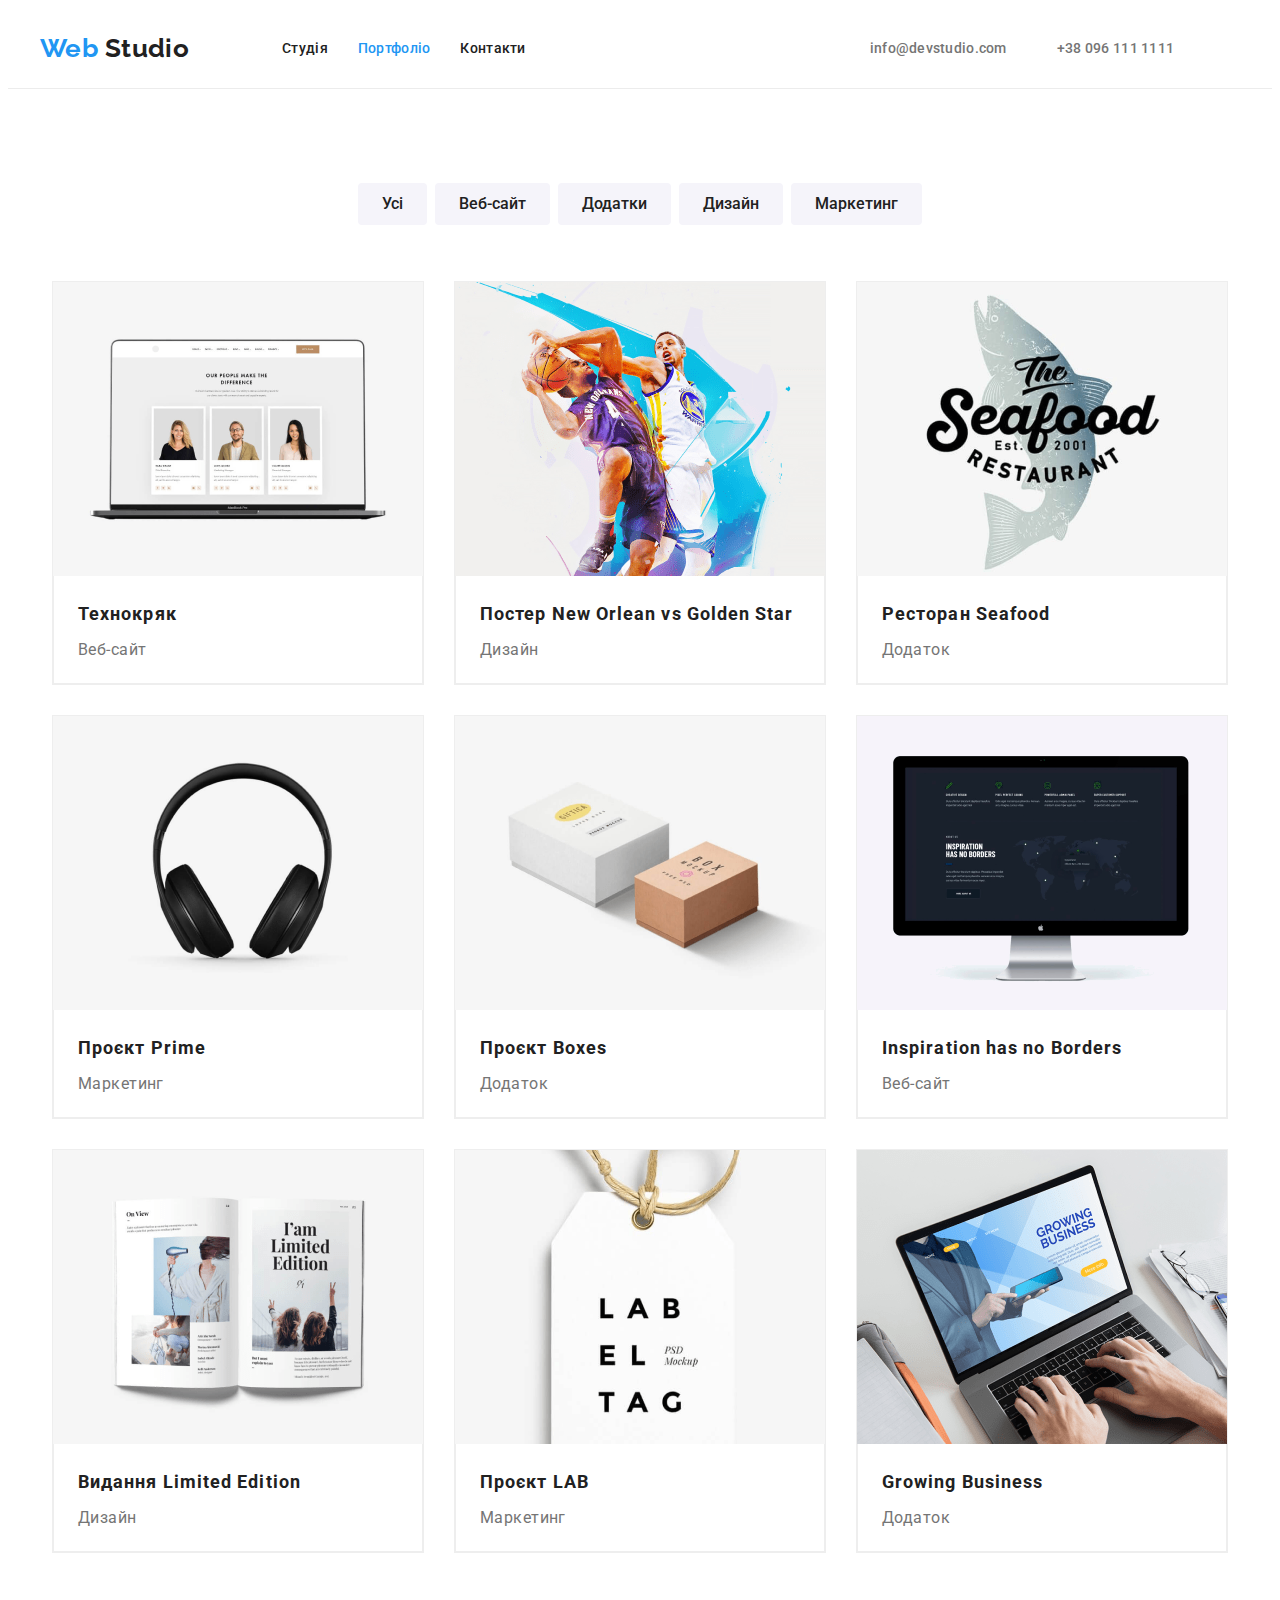
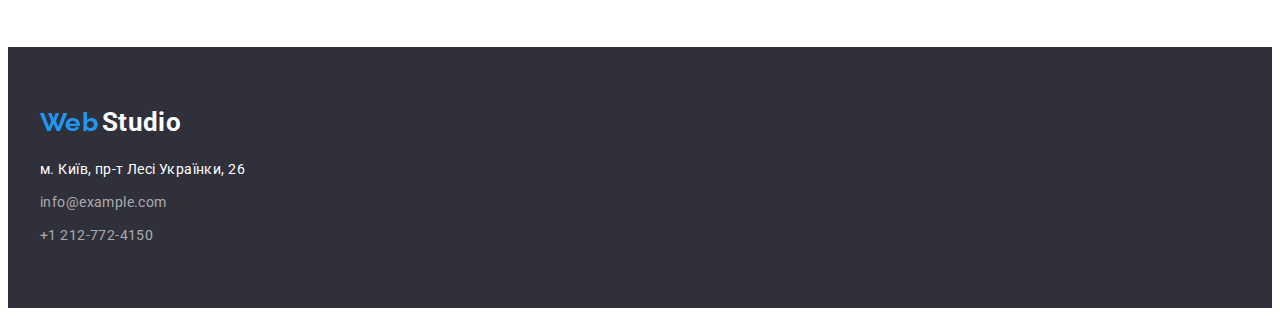
==== portfolio.html @ 0816487b "1" ====
<!DOCTYPE html>
<html lang="uk">

<head>
    <meta charset="UTF-8">
    <meta http-equiv="X-UA-Compatible" content="IE=edge">
    <meta name="viewport" content="width=device-width, initial-scale=1.0">
    <title>💼 Портфоліо</title>
    <link rel="preconnect" href="https://fonts.googleapis.com">
    <link rel="preconnect" href="https://fonts.gstatic.com" crossorigin>
    <link href="https://fonts.googleapis.com/css2?family=Raleway:wght@700&family=Roboto:wght@400;500;700&display=swap"
        rel="stylesheet">
    <link rel="preconnect" href="https://fonts.googleapis.com">
    <link rel="preconnect" href="https://fonts.gstatic.com" crossorigin>
    <link href="https://fonts.googleapis.com/css2?family=Roboto:wght@400;500;700&display=swap" rel="stylesheet">
    <link rel="stylesheet" href="https://cdnjs.cloudflare.com/ajax/libs/modern-normalize/1.1.0/modern-normalize.min.css"
        integrity="sha512-wpPYUAdjBVSE4KJnH1VR1HeZfpl1ub8YT/NKx4PuQ5NmX2tKuGu6U/JRp5y+Y8XG2tV+wKQpNHVUX03MfMFn9Q=="
        crossorigin="anonymous" referrerpolicy="no-referrer" />
    <link rel="stylesheet" href="./css/styles.css">
</head>

<body>
    <header class="header header-port">
        <div class="container header-main">
            <nav class="navigation">
                <a class="logo-header" href="#">
                    <span class="logo-header-blue">Web</span>
                    <span class="logo-header-black">Studio</span>
                </a>
                <ul class="list-header">
                    <li class="list-item"><a class="header-link" href="./index.html">Студія</a></li>
                    <li class="list-item"><a class="header-link current" href="./portfolio.html">Портфоліо</a></li>
                    <li class="list-item"><a class="header-link" href="">Контакти</a></li>
                </ul>
            </nav>
            <ul class="list-header-contacts">
                <li class="list-item"><a class="contact-mail" href="mailto:info@devstudio.com">info@devstudio.com</a>
                </li>
                <li class="list-item"><a class="contact-number" href="tel:+380961111111">+38 096 111 1111</a></li>
            </ul>
        </div>
    </header>
    <main>
        <section class="section-one">
            <div class="container">
                <h1 class="visually-hidden">#</h1>
                <ul>
                    <div class="btn-main-wrap">
                        <li class="list-item">
                            <button class="btn-main" type="button">Усі
                            </button>
                        </li>
                        <li class="list-item">
                            <button class="btn-main" type="button">Веб-сайт
                            </button>
                        </li>
                        <li class="list-item">
                            <button class="btn-main" type="button">Додатки
                            </button>
                        </li>
                        <li class="list-item">
                            <button class="btn-main" type="button">Дизайн
                            </button>
                        </li>
                        <li class="list-item">
                            <button class="btn-main" type="button">Маркетинг
                            </button>
                        </li>
                    </div>
                </ul>
                <ul class="list pictures-wrap">
                    <li class="list-item-portfolio"> <img src="./images/techno-1.png" alt="techno-site" class="photo"
                            width="370">
                        <div class="item-wrap">
                            <h3 class="title title-port">Технокряк</h3>
                            <p class="sub-title sub-title-port">Веб-сайт</p>
                        </div>
                    </li>

                    <li class="list-item-portfolio"><img src="./images/poster-nba.png" alt="poster-nba" class="photo"
                            width="370">
                        <div class="item-wrap">
                            <h3 class="title title-port">Постер New Orlean vs Golden Star</h3>
                            <p class="sub-title sub-title-port">Дизайн</p>
                        </div>
                    </li>

                    <li class="list-item-portfolio"> <img src="./images/rest-seafood.png" alt="restaurant-seafood"
                            class="photo" width="370">
                        <div class="item-wrap">
                            <h3 class="title title-port">Ресторан Seafood</h3>
                            <p class="sub-title sub-title-port">Додаток</p>
                        </div>
                    </li>

                    <li class="list-item-portfolio"><img src="./images/project-prime.png" alt="project-prime"
                            class="photo" width="370">
                        <div class="item-wrap">
                            <h3 class="title title-port">Проєкт Prime</h3>
                            <p class="sub-title sub-title-port">Маркетинг</p>
                        </div>
                    </li>

                    <li class="list-item-portfolio"><img src="./images/project-boxes.png" alt="project-boxes"
                            class="photo" width="370">
                        <div class="item-wrap">
                            <h3 class="title title-port">Проєкт Boxes</h3>
                            <p class="sub-title sub-title-port">Додаток</p>
                        </div>
                    </li>

                    <li class="list-item-portfolio"><img src="./images/inspiration.png" alt="inspiration-no-borders"
                            class="photo" width="370">
                        <div class="item-wrap">
                            <h3 class="title title-port">Inspiration has no Borders</h3>
                            <p class="sub-title sub-title-port">Веб-сайт</p>
                        </div>
                    </li>

                    <li class="list-item-portfolio"><img src="./images/publish-lim-edit.png" alt="publish-lim-edit"
                            class="photo" width="370">
                        <div class="item-wrap">
                            <h3 class="title title-port">Видання Limited Edition</h3>
                            <p class="sub-title sub-title-port">Дизайн</p>
                        </div>
                    </li>

                    <li class="list-item-portfolio"><img src="./images/project-lab.png" alt="project-lab" class="photo"
                            width="370">
                        <div class="item-wrap">
                            <h3 class="title title-port">Проєкт LAB</h3>
                            <p class="sub-title sub-title-port">Маркетинг</p>
                        </div>
                    </li>
                    <li class="list-item-portfolio"><img src="./images/grow-business.png" alt="grow-business"
                            class="photo" width="370">
                        <div class="item-wrap">
                            <h3 class="title title-port">Growing Business</h3>
                            <p class="sub-title sub-title-port">Додаток</p>
                        </div>
                    </li>
                </ul>
            </div>
        </section>
    </main>
    <footer class="footer">
        <div class="container">
            <a class="logo-footer" href="#">
                <span class="logo-footer-blue">Web</span>
                <span class="logo-footer-white">Studio</span>
            </a>
            <address class="address-footer">
                <p class="address">
                    м. Київ, пр-т Лесі Українки, 26
                </p>
                <ul class="list-footer">
                    <li class="list-item-footer">
                        <a class="contact-mail-footer" href="mailto:info@example.com">info@example.com</a>
                    </li>
                    <li class="list-item-footer">
                        <a class="contact-number-footer" href="tel:+12127724150">+1 212-772-4150 </a>
                    </li>
                </ul>
            </address>
        </div>
    </footer>
</body>

</html>
---- css/styles.css ----
:root {
  --main-text-color: #212121;
  --sub-text-color: #ffffff;
  --text-contact: #757575;
  --text-hover-color: #2196f3;
}

p,
h1,
h2,
h3,
h4,
h5,
h6 {
  margin: 0;
}

ul,
ol {
  margin: 0;
  padding-left: 0;
}

li {
  line-height: initial;
}

button {
  cursor: pointer;
}

address {
  font-style: normal;
}

body {
  font-family: "Roboto", sans-serif;
  font-size: 14px;
  letter-spacing: 0.03em;
  color: var(--main-text-color);
}

a {
  text-decoration: none;
}

img {
  display: block;
}

/* ----------------HEADER----------------- */

.header {
  height: 80px;
  display: flex;
}

.header-port {
  border-bottom: 1px solid #ECECEC;
}

.container {
  width: 1200px;
  padding-left: 15px;
  padding-right: 15px;
  margin: 0 auto;
  /* outline: 2px solid red; */
}

.header-main {
  display: flex;
}

.section {
  padding-top: 94px;
  padding-bottom: 94px;
}

.navigation {
  display: flex;
  align-items: center;
}

.logo-header {
  font-family: "Raleway", sans-serif;
  font-style: normal;
  font-weight: 700;
  font-size: 26px;
  line-height: 1.19;
  background-color: transparent;
  margin-right: 93px;
}

.logo-header-blue {
  color: var(--text-hover-color);
}

.logo-header-black {
  color: var(--main-text-color);
}

/* .logo-header-black, 
.logo-footer-blue:hover,
:focus { 
  color: none;
  background-color: transparent;
} */

.list-item {
  list-style: none;
  background-color: none;
}

.header-link {
  font-family: "Roboto", sans-serif;
  font-style: normal;
  font-weight: 500;
  line-height: 1.14;
  letter-spacing: 0.02em;
  color: var(--main-text-color);
  background-color: transparent;
}

.header-link.current {
  color: var(--text-hover-color);
  list-style: none;
  background-color: none;
}

.header-link:hover,
:focus {
  color: var(--text-hover-color);
  background-color: transparent;
}

.list-header {
  display: flex;
  gap: 30px;
  text-align: center;
}

.list-header-contacts {
  display: flex;
  align-items: center;
  gap: 50px;
  margin-left: 344px;
  justify-content: flex-end;
}

.contact-mail,
.contact-number {
  font-weight: 500;
  letter-spacing: 0.02em;
  color: var(--text-contact);
}

/* --------------HERO---------------- */

.hero {
  padding: 200px 0px 200px;
  text-align: center;
  background-color: #2f303a;
}

.title-first {
  font-style: normal;
  font-weight: 900;
  font-size: 44px;
  line-height: 1.36;
  letter-spacing: 0.06em;
  text-transform: uppercase;
  color: #ffffff;
  max-width: 696px;
  margin: auto;
}

.btn-main-index {
  margin-top: 30px;
  text-align: center;
  padding: 10px 32px;
  color: var(--sub-text-color);
  background-color: var(--text-hover-color);
  border-color: transparent;
  border-radius: 4px;
}

/* .list-item {
  align-items: center;
} */

.visually-hidden {
  position: absolute;
  width: 1px;
  height: 1px;
  margin: -1px;
  border: 0;
  padding: 0;

  white-space: nowrap;
  clip-path: inset(100%);
  clip: rect(0 0 0 0);
  overflow: hidden;
}

.btn-main-wrap {
  display: flex; 
  gap: 8px;
  justify-content:center;
  margin-top: 94px;
  margin-bottom: 56px;
}

.btn-main {
  padding: 6px 22px;
}

.btn-main {
  font-family: "Roboto", sans-serif;
  font-style: normal;
  font-weight: 500;
  font-size: 16px;
  line-height: 1.62;
  text-align: center;
  color: var(--main-text-color);
  cursor: pointer;
  background-color: #F5F4FA;
  border-radius: 4px;
  border-color: transparent;
}

.btn-main:hover,
:focus {
  color: var(--text-hover-color);
  background-color: transparent;
  color: var(--sub-text-color);
  background-color: var(--text-hover-color);
  box-shadow: 0px 3px 1px rgba(0, 0, 0, 0.1), 0px 1px 2px rgba(0, 0, 0, 0.08),
      0px 2px 2px rgba(0, 0, 0, 0.12);
} 


/* --------------BENEFITS---------- */

.pictures-wrap {
  display: flex; 
  gap: 30px;
  justify-content: center;
  flex-wrap: wrap;
  align-items: center;
  margin-bottom: 94px;
}

.list-item-portfolio {
  list-style: none;
  background: #FFFFFF;
  border: 1px solid #EEEEEE;
  width: 370px;
}

.item-wrap {
  padding: 20px 24px;
  border: 1px solid #EEEEEE;
  border-top: 0;
}

/* .title {
  display: flex;
  align-items: center;
  max-width: 1170px;
} */

.title-port {
  font-weight: 700;
  font-size: 18px;
  line-height: 2;
  letter-spacing: 0.06em;
  color:var(--main-text-color);
  }

.sub-title-port {
  margin-top: 4px;
  font-weight: 400;
  font-size: 16px;
  line-height: 1.8;
  color: var(--text-contact);
}

.benefits-list {
  display: flex;
  column-gap: 30px;
}

.title-benefits {
  margin-bottom: 10px;
  font-size: 16px;
  font-style: normal;
  font-weight: 700;
  line-height: 1.1;
  letter-spacing: 0.06em;
  color: var(--main-text-color);
}

.sub-title {
  font-style: normal;
  font-weight: 400;
  line-height: 1.7;
  color: var(--text-contact);
  max-width: 322px;
}


/* -----------------SERVICES-------------------- */

.services {
  padding-top: 0;
}

.services-list {
  display: flex;
  column-gap: 30px;
  list-style: none;
}

.title-services {
  font-weight: 700;
  font-size: 36px;
  line-height: 1.16;
  text-align: center;
  letter-spacing: 0.03em;
  color: var(--main-text-color);
  padding-bottom: 50px;
}

/* .list-item-services {
} */

/* ---------------TEAM-------------- */

.hero-team {
  background: #f5f4fa;
  padding-bottom: 94px;
}

.title-team {
  font-weight: 700;
  font-size: 36px;
  line-height: 1.16;
  text-align: center;
  color: var(--main-text-color);
  margin-bottom: 50px;
}

.list-team {
  display: flex;
  column-gap: 30px;
  list-style: none;
}
/* 
.list-item-team {
}
.photo {
} */

.team-box-items {
  padding-top: 30px;
  padding-bottom: 30px;
  text-align: center;
}

.team-title-name {
  font-weight: 500;
  font-size: 16px;
  line-height: 1.18;
  text-align: center;
  color: var(--main-text-color);
  margin-bottom: 10px;
}

.list-item-team {
  font-weight: 500;
  font-size: 16px;
  line-height: 1.18;
  text-align: center;
  color: var(--main-text-color);
  background: var(--sub-text-color);
  box-shadow: 0px 1px 3px rgba(0, 0, 0, 0.12), 0px 1px 1px rgba(0, 0, 0, 0.14),
    0px 2px 1px rgba(0, 0, 0, 0.2);
  border-radius: 0px 0px 4px 4px;
}

/* ---------------CONTACTS------------------- */

.footer {
  background-color: #2f303a;
  padding-top: 60px;
  padding-bottom: 60px;
}

/* .logo-footer {
} */

.logo-footer-blue {
  font-family: "Raleway", sans-serif;
  font-style: normal;
  font-weight: 700;
  font-size: 26px;
  line-height: 1.19;
  color: var(--text-hover-color);
}

.logo-footer-white {
  font-weight: 700;
  font-size: 26px;
  line-height: 1.19;
  color: var(--text-hover-color);
  color: var(--sub-text-color);
}

.address {
  font-weight: 400;
  line-height: 1.71;
  color: var(--sub-text-color);
  font-style: normal;
  margin-top: 20px;
  margin-bottom: 9px;
}

.list-item-footer:not(:last-child) {
  margin-bottom: 9px;
}

.list-item-footer {
  list-style: none;
}

.contact-mail-footer,
.contact-number-footer {
  font-weight: 400;
  line-height: 1.71;
  color: rgba(255, 255, 255, 0.6);
}
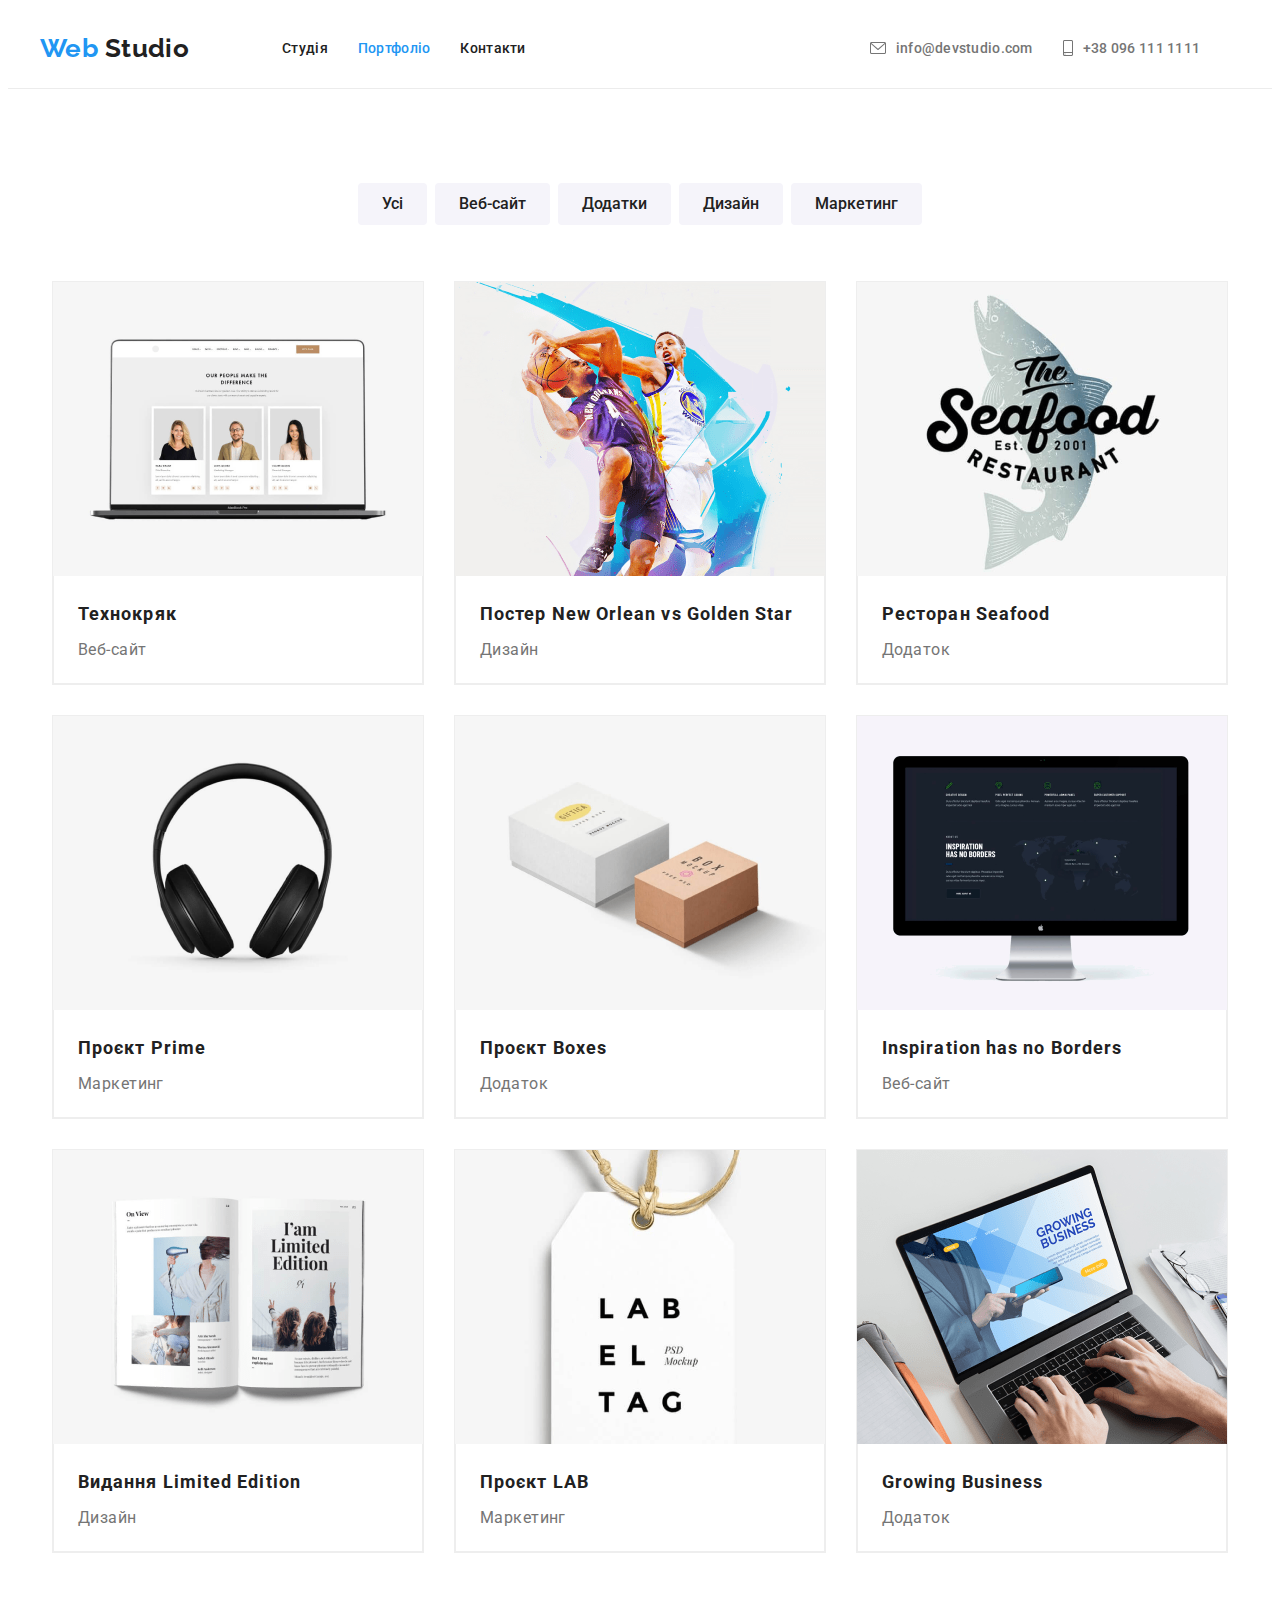
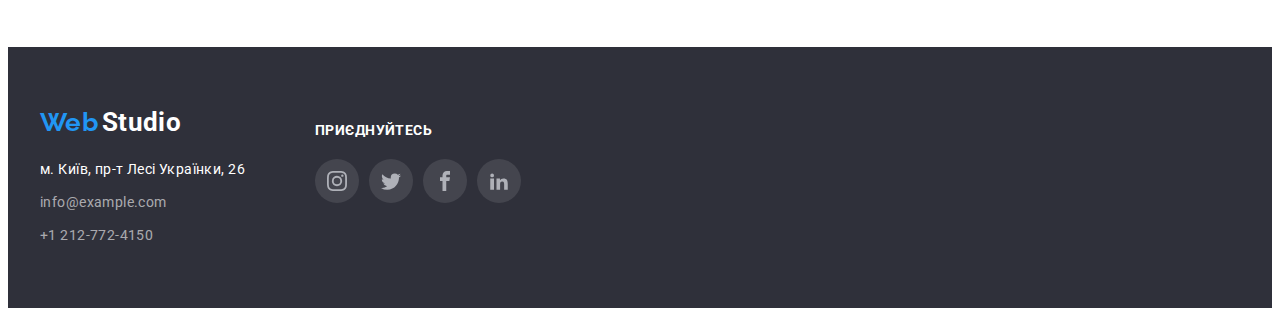
==== commit b2279086: "foot socs ++ head+foot portfolio" ====
--- a/portfolio.html
+++ b/portfolio.html
@@ -5,7 +5,8 @@
     <meta charset="UTF-8">
     <meta http-equiv="X-UA-Compatible" content="IE=edge">
     <meta name="viewport" content="width=device-width, initial-scale=1.0">
-    <title>💼 Портфоліо</title>
+    <title>Портфоліо</title>
+    <link rel="website icon" type="png" href="./briefcase_1f4bc.png">
     <link rel="preconnect" href="https://fonts.googleapis.com">
     <link rel="preconnect" href="https://fonts.gstatic.com" crossorigin>
     <link href="https://fonts.googleapis.com/css2?family=Raleway:wght@700&family=Roboto:wght@400;500;700&display=swap"
@@ -20,6 +21,7 @@
 </head>
 
 <body>
+    
     <header class="header header-port">
         <div class="container header-main">
             <nav class="navigation">
@@ -34,9 +36,18 @@
                 </ul>
             </nav>
             <ul class="list-header-contacts">
-                <li class="list-item"><a class="contact-mail" href="mailto:info@devstudio.com">info@devstudio.com</a>
+                <li class="list-item">
+                    <div class="contact-image"><img src="./images/envelope.svg" alt="envelope" class="image-pic"
+                            width="">
+                        <a class="contact-mail" href="mailto:info@devstudio.com">info@devstudio.com</a>
+                    </div>
                 </li>
-                <li class="list-item"><a class="contact-number" href="tel:+380961111111">+38 096 111 1111</a></li>
+                <li class="list-item">
+                    <div class="contact-image"><img src="./images/smartphone.svg" alt="smartphone" class="image-pic"
+                            width="">
+                        <a class="contact-number" href="tel:+380961111111">+38 096 111 1111</a>
+                    </div>
+                </li>
             </ul>
         </div>
     </header>
@@ -144,24 +155,59 @@
         </section>
     </main>
     <footer class="footer">
-        <div class="container">
-            <a class="logo-footer" href="#">
-                <span class="logo-footer-blue">Web</span>
-                <span class="logo-footer-white">Studio</span>
-            </a>
-            <address class="address-footer">
-                <p class="address">
-                    м. Київ, пр-т Лесі Українки, 26
-                </p>
-                <ul class="list-footer">
-                    <li class="list-item-footer">
-                        <a class="contact-mail-footer" href="mailto:info@example.com">info@example.com</a>
-                    </li>
-                    <li class="list-item-footer">
-                        <a class="contact-number-footer" href="tel:+12127724150">+1 212-772-4150 </a>
-                    </li>
-                </ul>
-            </address>
+        <div class="container footer-container">
+            <div class="footer-contacts">
+                <a class="logo-footer" href="#">
+                    <span class="logo-footer-blue">Web</span>
+                    <span class="logo-footer-white">Studio</span>
+                </a>
+                <address class="address-footer">
+                    <p class="address">
+                        м. Київ, пр-т Лесі Українки, 26
+                    </p>
+                    <ul class="list-footer">
+                        <li class="list-item-footer">
+                            <a class="contact-mail-footer" href="mailto:info@example.com">info@example.com</a>
+                        </li>
+                        <li class="list-item-footer">
+                            <a class="contact-number-footer" href="tel:+12127724150">+1 212-772-4150 </a>
+                        </li>
+                    </ul>
+                </address>
+            </div>
+            <div class="footer-soc">
+                <p class="title-soc-footer title">ПРИЄДНУЙТЕСЬ</p>
+                <ul class="team-soc-list">
+                    <li class="team-soc-item">
+                        <a href="" class="team-soc-link">
+                            <svg class="team-soc-icon" width="20" height="20">
+                                <use href="./images/icons.svg#icon-instagram"></use>
+                            </svg>
+                        </a>
+                    </li>
+                    <li class="team-soc-item">
+                        <a href="" class="team-soc-link">
+                            <svg class="team-soc-icon" width="20" height="20">
+                                <use href="./images/icons.svg#icon-twitter"></use>
+                            </svg>
+                        </a>
+                    </li>
+                    <li class="team-soc-item">
+                        <a href="" class="team-soc-link">
+                            <svg class="team-soc-icon" width="20" height="20">
+                                <use href="./images/icons.svg#icon-facebook"></use>
+                            </svg>
+                        </a>
+                    </li>
+                    <li class="team-soc-item">
+                        <a href="" class="team-soc-link">
+                            <svg class="team-soc-icon" width="20" height="20">
+                                <use href="./images/icons.svg#icon-linkedin"></use>
+                            </svg>
+                        </a>
+                    </li>
+                </ul>
+            </div>
         </div>
     </footer>
 </body>
--- a/css/styles.css
+++ b/css/styles.css
@@ -48,6 +48,10 @@
   display: block;
 }
 
+.bg::selection {
+  background-color: red;
+}
+
 /* ----------------HEADER----------------- */
 
 .header {
@@ -142,9 +146,16 @@
 .list-header-contacts {
   display: flex;
   align-items: center;
-  gap: 50px;
+  /* gap: 50px; */
   margin-left: 344px;
   justify-content: flex-end;
+}
+
+.list-header-contacts,
+.list-item:hover,
+:focus {
+  color: var(--text-hover-color);
+  background-color: transparent;
 }
 
 .contact-mail,
@@ -152,6 +163,30 @@
   font-weight: 500;
   letter-spacing: 0.02em;
   color: var(--text-contact);
+  fill: currentColor;
+}
+
+.contact-mail {
+  margin-right: 30px;
+}
+
+.contact-image {
+  text-align: center;
+  display: flex;
+  align-items: center;
+  gap: 10px;
+  color: var(--text-contact);
+  fill: currentColor;
+}
+
+.contact-image:hover,
+:focus {
+  color: var(--text-hover-color);
+  background-color: transparent;
+}
+
+.image-pic {
+  
 }
 
 /* --------------HERO---------------- */
@@ -160,6 +195,18 @@
   padding: 200px 0px 200px;
   text-align: center;
   background-color: #2f303a;
+  background-image: linear-gradient(
+    rgba(47, 48, 58, 0.4), 
+    rgba(47, 48, 58, 0.4)
+    ), 
+    url(../images/bg-index-hero.png);
+  background-size: cover;
+  background-position: center;
+  background-repeat: no-repeat;
+  width: 1200px;
+  justify-content: center;
+  align-items: center;
+  margin: 0 auto;
 }
 
 .title-first {
@@ -184,10 +231,6 @@
   border-radius: 4px;
 }
 
-/* .list-item {
-  align-items: center;
-} */
-
 .visually-hidden {
   position: absolute;
   width: 1px;
@@ -239,7 +282,7 @@
 } 
 
 
-/* --------------BENEFITS---------- */
+/* ----------------------BENEFITS------------------------ */
 
 .pictures-wrap {
   display: flex; 
@@ -290,6 +333,17 @@
   column-gap: 30px;
 }
 
+.benefits-image {
+  content: '';
+  background-color: #F5F4FA;
+  border-radius: 4px;
+  /* background-size: cover; */
+  /* display: flex; */
+  padding: 25px 102.34px;
+  margin-bottom: 30px;
+}
+
+
 .title-benefits {
   margin-bottom: 10px;
   font-size: 16px;
@@ -297,8 +351,22 @@
   font-weight: 700;
   line-height: 1.1;
   letter-spacing: 0.06em;
-  color: var(--main-text-color);
-}
+  color: var(--main-text-color);  
+}
+
+
+
+/* .benefits-list::before {
+  content: '';
+  width: 270px;
+  height: 120px;
+  left: 215px;
+  top: 774px;
+  background: #F5F4FA;
+  border-radius: 4px;
+  background-image: url(../images/antenna\ 1.png);
+  background-size: cover;
+} */
 
 .sub-title {
   font-style: normal;
@@ -363,7 +431,7 @@
 
 .team-box-items {
   padding-top: 30px;
-  padding-bottom: 30px;
+  padding-bottom: 16px;
   text-align: center;
 }
 
@@ -388,6 +456,97 @@
   border-radius: 0px 0px 4px 4px;
 }
 
+/* .team-soc-link {
+  
+  display: flex;
+  align-items: center;
+  justify-content: center;
+  
+} */
+
+.team-soc-list {
+  list-style: none;
+  display: flex;
+  justify-content: center;
+  gap: 10px;
+}
+
+.team-soc-item {
+  width: 44px;
+  height: 44px;
+  margin-bottom: 30px;
+  justify-content: center;
+  gap: 10px;
+  /* fill: #AFB1B8; */
+}
+
+.team-soc-link {
+  width: 100%;
+  height: 100%;
+  display: flex;
+  align-items: center;
+  justify-content: center;
+  border-radius: 50%;
+  fill: #AFB1B8;
+}
+
+.team-soc-icon {
+  fill: #AFB1B8; 
+}
+
+.team-soc-link {
+
+}
+
+.team-soc-link:hover,
+.team-soc-link:focus {
+  fill: var(--sub-text-color); 
+  background-color: var(--text-hover-color);
+}
+
+.team-soc-link:hover .team-soc-icon,
+.team-soc-link:focus .team-soc-icon{
+  fill: var(--sub-text-color); 
+}
+
+/* -----------------CLIENTS------------- */
+
+.clients-list {
+  display: flex;
+  justify-content: center;
+  gap: 30px;
+  
+ 
+}
+
+.clients-logo-item {
+  
+}
+
+.clients-logo-link {
+  width: 170px;
+  height: 92px;
+  border: 1px solid #AFB1B8;
+  border-radius: 4px;
+  display: flex;
+  justify-content: center;
+  align-items: center;
+  }
+
+  .clients-logo-link:hover,
+  .clients-logo-link:focus {
+    border-color: var(--text-hover-color);
+  } 
+  
+  .clients-logo-link:hover .clients-logo,
+  .clients-logo-link:focus .clients-logo {
+    fill: var(--text-hover-color);
+}
+.clients-logo {
+  fill: #AFB1B8;
+}
+
+
 /* ---------------CONTACTS------------------- */
 
 .footer {
@@ -396,8 +555,9 @@
   padding-bottom: 60px;
 }
 
-/* .logo-footer {
-} */
+.footer-contacts {
+  
+}
 
 .logo-footer-blue {
   font-family: "Raleway", sans-serif;
@@ -439,3 +599,52 @@
   line-height: 1.71;
   color: rgba(255, 255, 255, 0.6);
 }
+/* ------SOC LINKS----------------- */
+
+.footer-container {
+  display: flex;
+  align-items: center;
+}
+
+.footer-contacts {
+  justify-content: start;
+  align-items: center;
+  }
+
+.footer-soc {
+  flex-direction: column;
+  align-content: center;
+  /* align-items: center; */
+  display: flex;
+  margin-left: 70px;
+}
+
+.title-soc-footer {
+  font-family: 'Roboto', sans-serif;
+  font-weight: 700;
+  line-height: 1.14;
+  text-transform: uppercase;
+  color: var(--sub-text-color);
+  margin-bottom: 20px;
+  justify-content: flex;
+}
+  .team-soc-list {
+  align-content: center;
+  align-items: center;
+  display: flex;
+  }
+
+.team-soc-item {
+  align-content: center;
+  align-items: center;
+  background: rgba(255, 255, 255, 0.1);
+  border-radius: 50%;
+}
+.team-soc-link {
+  fill: var(--sub-text-color);
+}
+.team-soc-icon {
+  align-content: center;
+  align-items: center;
+  display: flex;
+}
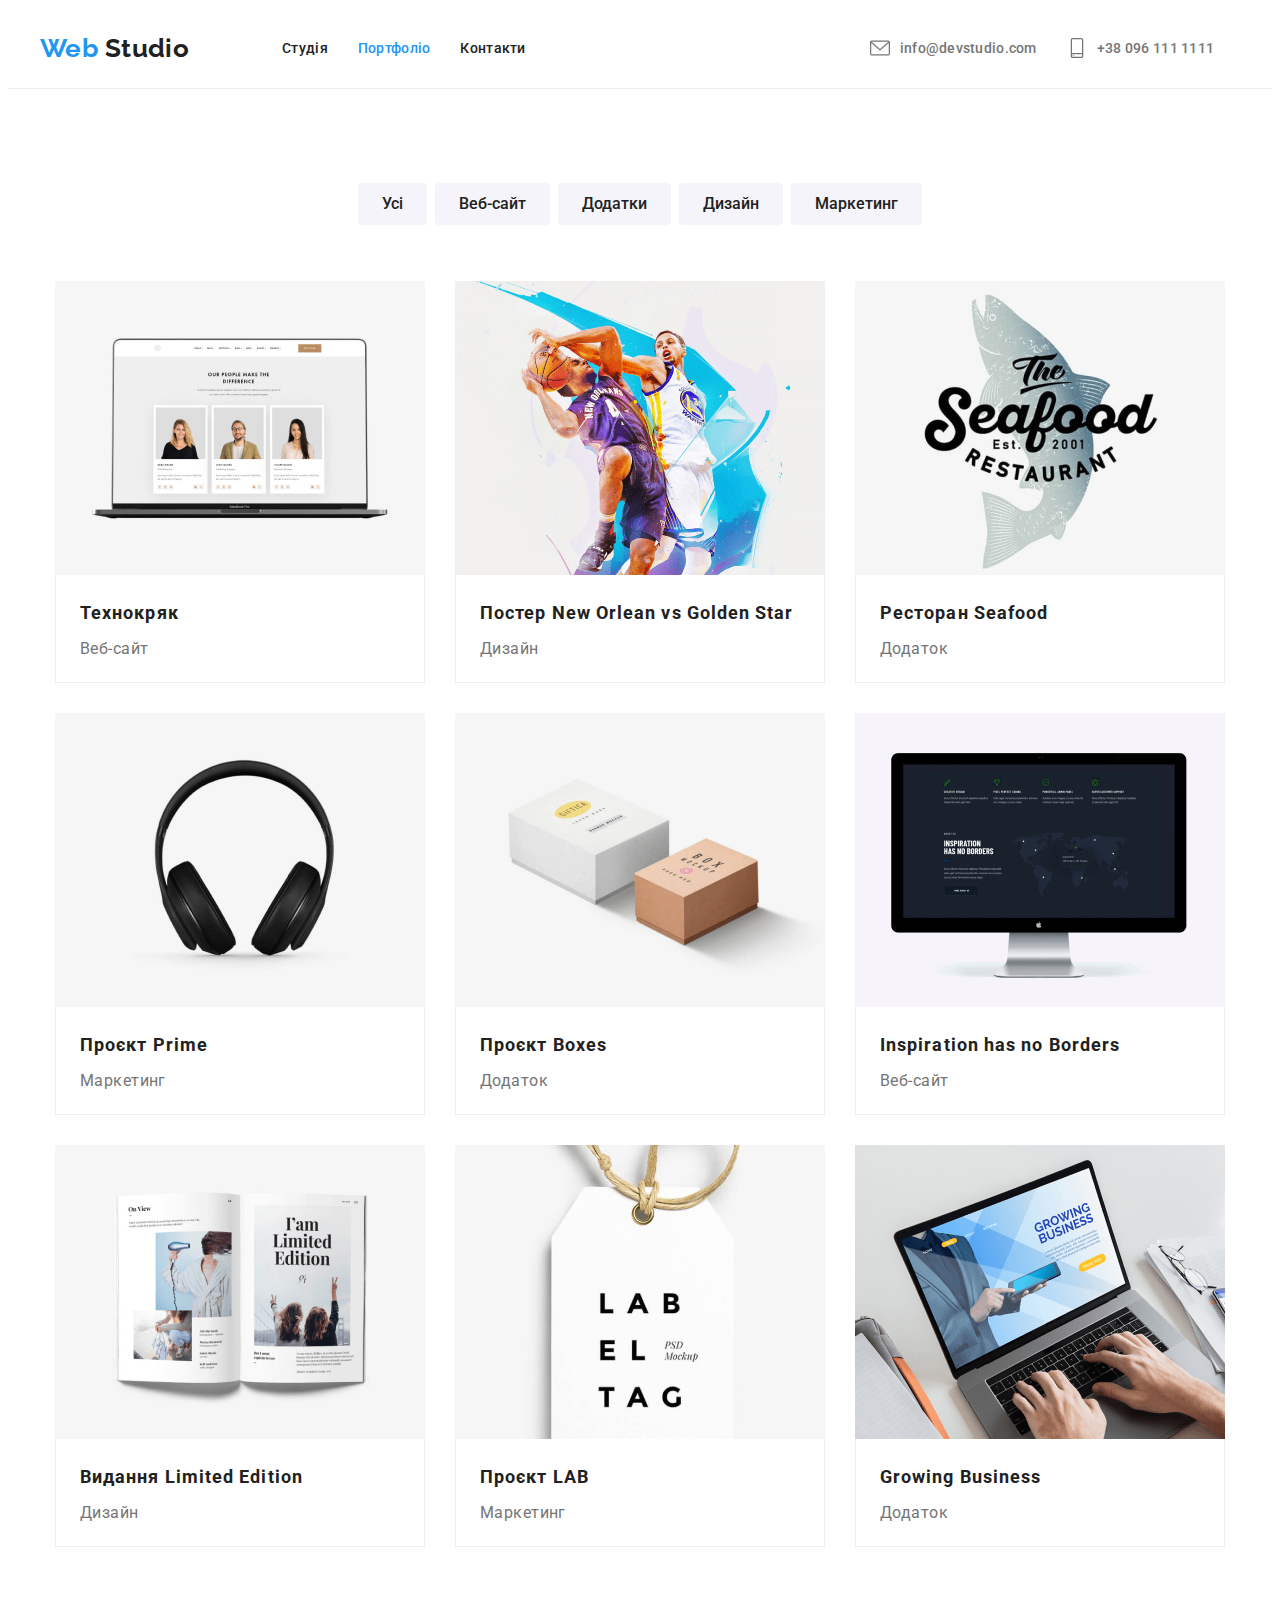
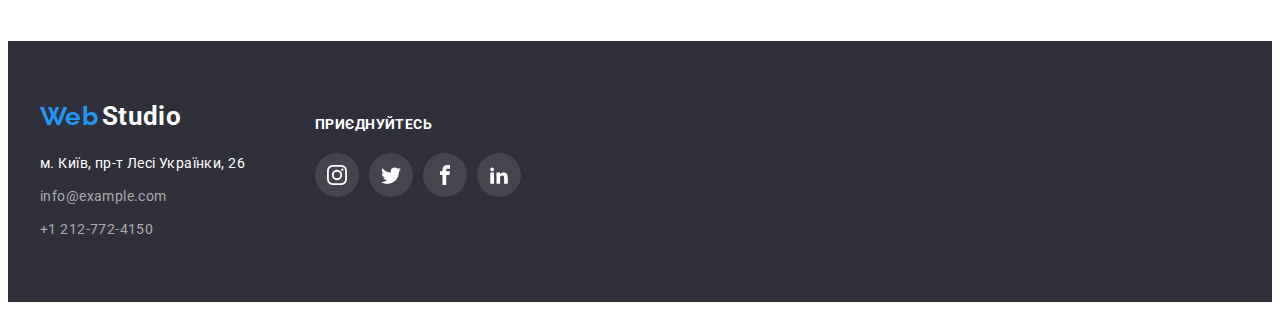
==== commit d9fb5645: "!!?" ====
--- a/portfolio.html
+++ b/portfolio.html
@@ -21,7 +21,7 @@
 </head>
 
 <body>
-    
+
     <header class="header header-port">
         <div class="container header-main">
             <nav class="navigation">
@@ -36,15 +36,23 @@
                 </ul>
             </nav>
             <ul class="list-header-contacts">
-                <li class="list-item">
-                    <div class="contact-image"><img src="./images/envelope.svg" alt="envelope" class="image-pic"
-                            width="">
+                <li class="cont-pic-list list-item">
+                    <a href="" class="contacts-icon-link">
+                        <svg class="contacts-icon" width="20" height="20">
+                            <use href="./images/icons.svg#icon-envelope"></use>
+                        </svg>
+                    </a>
+                    <div class="">
                         <a class="contact-mail" href="mailto:info@devstudio.com">info@devstudio.com</a>
                     </div>
                 </li>
-                <li class="list-item">
-                    <div class="contact-image"><img src="./images/smartphone.svg" alt="smartphone" class="image-pic"
-                            width="">
+                <li class="cont-pic-list list-item">
+                    <a href="" class="contacts-icon-link">
+                        <svg class="contacts-icon" width="20" height="20">
+                            <use href="./images/icons.svg#icon-smartphone"></use>
+                        </svg>
+                    </a>
+                    <div class="">
                         <a class="contact-number" href="tel:+380961111111">+38 096 111 1111</a>
                     </div>
                 </li>
@@ -80,75 +88,86 @@
                     </div>
                 </ul>
                 <ul class="list pictures-wrap">
-                    <li class="list-item-portfolio"> <img src="./images/techno-1.png" alt="techno-site" class="photo"
-                            width="370">
-                        <div class="item-wrap">
-                            <h3 class="title title-port">Технокряк</h3>
-                            <p class="sub-title sub-title-port">Веб-сайт</p>
-                        </div>
-                    </li>
-
-                    <li class="list-item-portfolio"><img src="./images/poster-nba.png" alt="poster-nba" class="photo"
-                            width="370">
-                        <div class="item-wrap">
-                            <h3 class="title title-port">Постер New Orlean vs Golden Star</h3>
-                            <p class="sub-title sub-title-port">Дизайн</p>
-                        </div>
-                    </li>
-
-                    <li class="list-item-portfolio"> <img src="./images/rest-seafood.png" alt="restaurant-seafood"
-                            class="photo" width="370">
-                        <div class="item-wrap">
-                            <h3 class="title title-port">Ресторан Seafood</h3>
-                            <p class="sub-title sub-title-port">Додаток</p>
-                        </div>
-                    </li>
-
-                    <li class="list-item-portfolio"><img src="./images/project-prime.png" alt="project-prime"
-                            class="photo" width="370">
-                        <div class="item-wrap">
-                            <h3 class="title title-port">Проєкт Prime</h3>
-                            <p class="sub-title sub-title-port">Маркетинг</p>
-                        </div>
-                    </li>
-
-                    <li class="list-item-portfolio"><img src="./images/project-boxes.png" alt="project-boxes"
-                            class="photo" width="370">
-                        <div class="item-wrap">
-                            <h3 class="title title-port">Проєкт Boxes</h3>
-                            <p class="sub-title sub-title-port">Додаток</p>
-                        </div>
-                    </li>
-
-                    <li class="list-item-portfolio"><img src="./images/inspiration.png" alt="inspiration-no-borders"
-                            class="photo" width="370">
-                        <div class="item-wrap">
-                            <h3 class="title title-port">Inspiration has no Borders</h3>
-                            <p class="sub-title sub-title-port">Веб-сайт</p>
-                        </div>
-                    </li>
-
-                    <li class="list-item-portfolio"><img src="./images/publish-lim-edit.png" alt="publish-lim-edit"
-                            class="photo" width="370">
-                        <div class="item-wrap">
-                            <h3 class="title title-port">Видання Limited Edition</h3>
-                            <p class="sub-title sub-title-port">Дизайн</p>
-                        </div>
-                    </li>
-
-                    <li class="list-item-portfolio"><img src="./images/project-lab.png" alt="project-lab" class="photo"
-                            width="370">
-                        <div class="item-wrap">
-                            <h3 class="title title-port">Проєкт LAB</h3>
-                            <p class="sub-title sub-title-port">Маркетинг</p>
-                        </div>
-                    </li>
-                    <li class="list-item-portfolio"><img src="./images/grow-business.png" alt="grow-business"
-                            class="photo" width="370">
-                        <div class="item-wrap">
-                            <h3 class="title title-port">Growing Business</h3>
-                            <p class="sub-title sub-title-port">Додаток</p>
-                        </div>
+                    <li class="list-item-portfolio">
+                        <a href="">
+                            <img src="./images/techno-1.png" alt="techno-site" class="photo" width="370">
+                            <div class="item-wrap">
+                                <h3 class="title title-port">Технокряк</h3>
+                                <p class="sub-title sub-title-port">Веб-сайт</p>
+                            </div>
+                        </a>
+                    </li>
+                    <li class="list-item-portfolio">
+                        <a href="">
+                            <img src="./images/poster-nba.png" alt="poster-nba" class="photo" width="370">
+                            <div class="item-wrap">
+                                <h3 class="title title-port">Постер New Orlean vs Golden Star</h3>
+                                <p class="sub-title sub-title-port">Дизайн</p>
+                            </div>
+                        </a>
+                    </li>
+                    <li class="list-item-portfolio">
+                        <a href="">
+                            <img src="./images/rest-seafood.png" alt="restaurant-seafood" class="photo" width="370">
+                            <div class="item-wrap">
+                                <h3 class="title title-port">Ресторан Seafood</h3>
+                                <p class="sub-title sub-title-port">Додаток</p>
+                            </div>
+                        </a>
+                    </li>
+                    <li class="list-item-portfolio">
+                        <a href="">
+                            <img src="./images/project-prime.png" alt="project-prime" class="photo" width="370">
+                            <div class="item-wrap">
+                                <h3 class="title title-port">Проєкт Prime</h3>
+                                <p class="sub-title sub-title-port">Маркетинг</p>
+                            </div>
+                        </a>
+                    </li>
+                    <li class="list-item-portfolio">
+                        <a href="">
+                            <img src="./images/project-boxes.png" alt="project-boxes" class="photo" width="370">
+                            <div class="item-wrap">
+                                <h3 class="title title-port">Проєкт Boxes</h3>
+                                <p class="sub-title sub-title-port">Додаток</p>
+                            </div>
+                        </a>
+                    </li>
+                    <li class="list-item-portfolio">
+                        <a href="">
+                            <img src="./images/inspiration.png" alt="inspiration-no-borders" class="photo" width="370">
+                            <div class="item-wrap">
+                                <h3 class="title title-port">Inspiration has no Borders</h3>
+                                <p class="sub-title sub-title-port">Веб-сайт</p>
+                            </div>
+                        </a>
+                    </li>
+                    <li class="list-item-portfolio">
+                        <a href="">
+                            <img src="./images/publish-lim-edit.png" alt="publish-lim-edit" class="photo" width="370">
+                            <div class="item-wrap">
+                                <h3 class="title title-port">Видання Limited Edition</h3>
+                                <p class="sub-title sub-title-port">Дизайн</p>
+                            </div>
+                        </a>
+                    </li>
+                    <li class="list-item-portfolio">
+                        <a href="">
+                            <img src="./images/project-lab.png" alt="project-lab" class="photo" width="370">
+                            <div class="item-wrap">
+                                <h3 class="title title-port">Проєкт LAB</h3>
+                                <p class="sub-title sub-title-port">Маркетинг</p>
+                            </div>
+                        </a>
+                    </li>
+                    <li class="list-item-portfolio">
+                        <a href="">
+                            <img src="./images/grow-business.png" alt="grow-business" class="photo" width="370">
+                            <div class="item-wrap">
+                                <h3 class="title title-port">Growing Business</h3>
+                                <p class="sub-title sub-title-port">Додаток</p>
+                            </div>
+                        </a>
                     </li>
                 </ul>
             </div>
@@ -180,28 +199,28 @@
                 <ul class="team-soc-list">
                     <li class="team-soc-item">
                         <a href="" class="team-soc-link">
-                            <svg class="team-soc-icon" width="20" height="20">
+                            <svg class="team-soc-icon-footer" width="20" height="20">
                                 <use href="./images/icons.svg#icon-instagram"></use>
                             </svg>
                         </a>
                     </li>
                     <li class="team-soc-item">
                         <a href="" class="team-soc-link">
-                            <svg class="team-soc-icon" width="20" height="20">
+                            <svg class="team-soc-icon-footer" width="20" height="20">
                                 <use href="./images/icons.svg#icon-twitter"></use>
                             </svg>
                         </a>
                     </li>
                     <li class="team-soc-item">
                         <a href="" class="team-soc-link">
-                            <svg class="team-soc-icon" width="20" height="20">
+                            <svg class="team-soc-icon-footer" width="20" height="20">
                                 <use href="./images/icons.svg#icon-facebook"></use>
                             </svg>
                         </a>
                     </li>
                     <li class="team-soc-item">
                         <a href="" class="team-soc-link">
-                            <svg class="team-soc-icon" width="20" height="20">
+                            <svg class="team-soc-icon-footer" width="20" height="20">
                                 <use href="./images/icons.svg#icon-linkedin"></use>
                             </svg>
                         </a>
--- a/css/styles.css
+++ b/css/styles.css
@@ -60,7 +60,7 @@
 }
 
 .header-port {
-  border-bottom: 1px solid #ECECEC;
+  border-bottom: 1px solid #ececec;
 }
 
 .container {
@@ -151,12 +151,12 @@
   justify-content: flex-end;
 }
 
-.list-header-contacts,
+/* .list-header-contacts,
 .list-item:hover,
 :focus {
   color: var(--text-hover-color);
   background-color: transparent;
-}
+} */
 
 .contact-mail,
 .contact-number {
@@ -170,25 +170,71 @@
   margin-right: 30px;
 }
 
-.contact-image {
+/* .contact-image {
   text-align: center;
   display: flex;
   align-items: center;
   gap: 10px;
   color: var(--text-contact);
   fill: currentColor;
-}
-
-.contact-image:hover,
-:focus {
-  color: var(--text-hover-color);
-  background-color: transparent;
-}
-
-.image-pic {
-  
-}
-
+} */
+
+/* .list-item:hover,
+.list-item:focus {
+  color: var(--text-hover-color);
+  background-color: transparent;
+} */
+
+.list-item:hover .contact-mail,
+.list-item:focus .contact-mail {
+  color: var(--text-hover-color);
+  background-color: transparent;
+}
+
+.list-item:hover .contact-number,
+.list-item:focus .contact-number {
+  color: var(--text-hover-color);
+  background-color: transparent;
+}
+
+.cont-pic-list {
+  display: flex;
+  align-items: center;
+  justify-content: center;
+  gap: 10px;
+  fill: currentColor;
+}
+
+/* .cont-pic-list:hover .contacts-icon,
+.cont-pic-list:focus .contacts-icon {
+  color: var(--text-hover-color);
+  background-color: transparent;
+} */
+
+.contacts-icon-link:hover,
+.contacts-icon-link:focus {
+  fill: var(--text-hover-color);
+}
+
+.cont-pic-list:hover,
+.cont-pic-list:focus {
+  fill: var(--text-hover-color);
+}
+
+.contacts-icon-link:hover .contacts-icon,
+.contacts-icon-link:focus .contacts-icon {
+  fill: var(--text-hover-color);
+}
+
+.contacts-icon {
+  /* width: 16px;
+  height: 12px; */
+  text-align: center;
+  display: flex;
+  align-items: center;
+  gap: 10px;
+  fill: var(--text-contact);
+}
 /* --------------HERO---------------- */
 
 .hero {
@@ -196,9 +242,9 @@
   text-align: center;
   background-color: #2f303a;
   background-image: linear-gradient(
-    rgba(47, 48, 58, 0.4), 
-    rgba(47, 48, 58, 0.4)
-    ), 
+      rgba(47, 48, 58, 0.4),
+      rgba(47, 48, 58, 0.4)
+    ),
     url(../images/bg-index-hero.png);
   background-size: cover;
   background-position: center;
@@ -246,9 +292,9 @@
 }
 
 .btn-main-wrap {
-  display: flex; 
+  display: flex;
   gap: 8px;
-  justify-content:center;
+  justify-content: center;
   margin-top: 94px;
   margin-bottom: 56px;
 }
@@ -266,7 +312,7 @@
   text-align: center;
   color: var(--main-text-color);
   cursor: pointer;
-  background-color: #F5F4FA;
+  background-color: #f5f4fa;
   border-radius: 4px;
   border-color: transparent;
 }
@@ -278,14 +324,13 @@
   color: var(--sub-text-color);
   background-color: var(--text-hover-color);
   box-shadow: 0px 3px 1px rgba(0, 0, 0, 0.1), 0px 1px 2px rgba(0, 0, 0, 0.08),
-      0px 2px 2px rgba(0, 0, 0, 0.12);
-} 
-
+    0px 2px 2px rgba(0, 0, 0, 0.12);
+}
 
 /* ----------------------BENEFITS------------------------ */
 
 .pictures-wrap {
-  display: flex; 
+  display: flex;
   gap: 30px;
   justify-content: center;
   flex-wrap: wrap;
@@ -295,14 +340,19 @@
 
 .list-item-portfolio {
   list-style: none;
-  background: #FFFFFF;
-  border: 1px solid #EEEEEE;
+  background: #ffffff;
   width: 370px;
+}
+
+.list-item-portfolio:hover,
+:focus {
+  box-shadow: 0px 1px 1px rgba(0, 0, 0, 0.12), 0px 4px 4px rgba(0, 0, 0, 0.06),
+    1px 4px 6px rgba(0, 0, 0, 0.16);
 }
 
 .item-wrap {
   padding: 20px 24px;
-  border: 1px solid #EEEEEE;
+  border: 1px solid #eeeeee;
   border-top: 0;
 }
 
@@ -317,8 +367,8 @@
   font-size: 18px;
   line-height: 2;
   letter-spacing: 0.06em;
-  color:var(--main-text-color);
-  }
+  color: var(--main-text-color);
+}
 
 .sub-title-port {
   margin-top: 4px;
@@ -334,8 +384,8 @@
 }
 
 .benefits-image {
-  content: '';
-  background-color: #F5F4FA;
+  content: "";
+  background-color: #f5f4fa;
   border-radius: 4px;
   /* background-size: cover; */
   /* display: flex; */
@@ -343,6 +393,12 @@
   margin-bottom: 30px;
 }
 
+.benefits-icon-link {
+  align-items: center;
+  justify-content: center;
+  width: 270px;
+  height: 120px;
+}
 
 .title-benefits {
   margin-bottom: 10px;
@@ -351,10 +407,8 @@
   font-weight: 700;
   line-height: 1.1;
   letter-spacing: 0.06em;
-  color: var(--main-text-color);  
-}
-
-
+  color: var(--main-text-color);
+}
 
 /* .benefits-list::before {
   content: '';
@@ -376,7 +430,6 @@
   max-width: 322px;
 }
 
-
 /* -----------------SERVICES-------------------- */
 
 .services {
@@ -487,26 +540,25 @@
   align-items: center;
   justify-content: center;
   border-radius: 50%;
-  fill: #AFB1B8;
+  /* fill: #AFB1B8; */
 }
 
 .team-soc-icon {
-  fill: #AFB1B8; 
+  fill: #afb1b8;
 }
 
 .team-soc-link {
-
 }
 
 .team-soc-link:hover,
 .team-soc-link:focus {
-  fill: var(--sub-text-color); 
+  fill: var(--sub-text-color);
   background-color: var(--text-hover-color);
 }
 
 .team-soc-link:hover .team-soc-icon,
-.team-soc-link:focus .team-soc-icon{
-  fill: var(--sub-text-color); 
+.team-soc-link:focus .team-soc-icon {
+  fill: var(--sub-text-color);
 }
 
 /* -----------------CLIENTS------------- */
@@ -515,37 +567,49 @@
   display: flex;
   justify-content: center;
   gap: 30px;
-  
- 
-}
-
-.clients-logo-item {
-  
-}
+}
+
+/* .clients-logo-item:hover,
+.clients-logo-item:focus {
+    fill: var(--text-hover-color);
+  } 
+
+  .clients-logo-item:hover .clients-logo,
+  .clients-logo-item:focus .clients-logo {
+    fill: var(--text-hover-color);
+} */
 
 .clients-logo-link {
   width: 170px;
   height: 92px;
-  border: 1px solid #AFB1B8;
+  border: 1px solid #afb1b8;
   border-radius: 4px;
   display: flex;
   justify-content: center;
   align-items: center;
-  }
-
-  .clients-logo-link:hover,
-  .clients-logo-link:focus {
-    border-color: var(--text-hover-color);
-  } 
-  
-  .clients-logo-link:hover .clients-logo,
-  .clients-logo-link:focus .clients-logo {
-    fill: var(--text-hover-color);
-}
+}
+
+.clients-logo-link:hover,
+.clients-logo-link:focus {
+  border-color: var(--text-hover-color);
+  fill: var(--text-hover-color);
+}
+
 .clients-logo {
-  fill: #AFB1B8;
-}
-
+  fill: #afb1b8;
+}
+
+.clients-logo-link:hover .clients-logo,
+.clients-logo-link:focus .clients-logo {
+  fill: var(--text-hover-color);
+  background-color: transparent;
+}
+
+.clients-logo:hover,
+:focus {
+  fill: var(--text-hover-color);
+  background-color: transparent;
+}
 
 /* ---------------CONTACTS------------------- */
 
@@ -556,7 +620,6 @@
 }
 
 .footer-contacts {
-  
 }
 
 .logo-footer-blue {
@@ -609,7 +672,7 @@
 .footer-contacts {
   justify-content: start;
   align-items: center;
-  }
+}
 
 .footer-soc {
   flex-direction: column;
@@ -620,7 +683,7 @@
 }
 
 .title-soc-footer {
-  font-family: 'Roboto', sans-serif;
+  font-family: "Roboto", sans-serif;
   font-weight: 700;
   line-height: 1.14;
   text-transform: uppercase;
@@ -628,11 +691,11 @@
   margin-bottom: 20px;
   justify-content: flex;
 }
-  .team-soc-list {
+.team-soc-list {
   align-content: center;
   align-items: center;
   display: flex;
-  }
+}
 
 .team-soc-item {
   align-content: center;
@@ -643,8 +706,9 @@
 .team-soc-link {
   fill: var(--sub-text-color);
 }
-.team-soc-icon {
+.team-soc-icon-footer {
   align-content: center;
   align-items: center;
   display: flex;
-}
+  fill: var(--sub-text-color);
+}
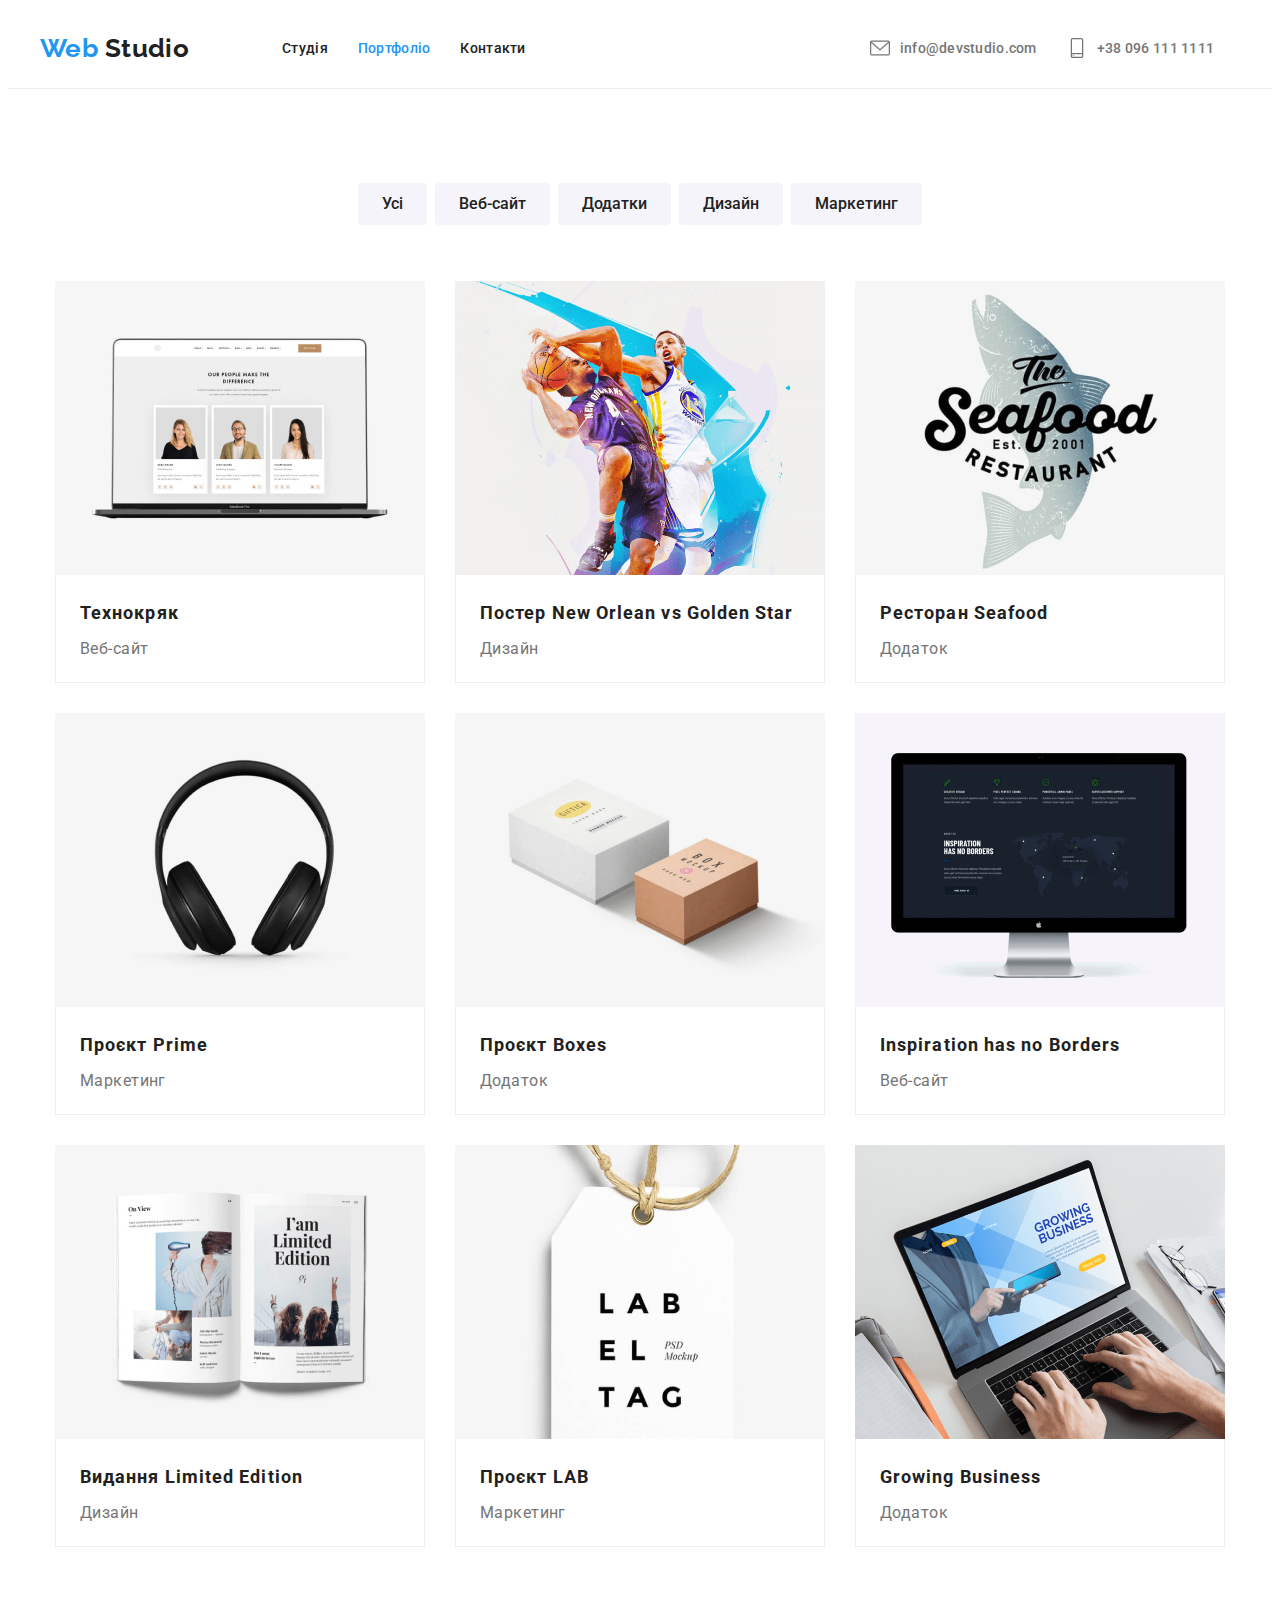
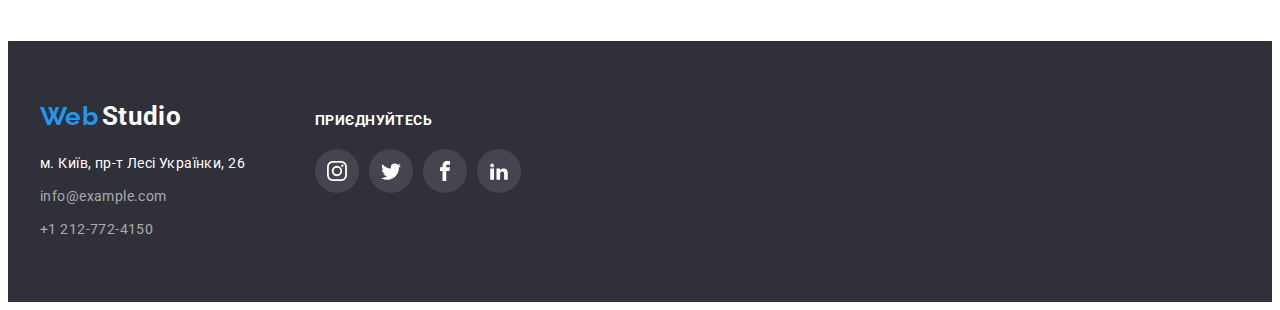
==== commit bafa76df: "loom 4:56" ====
--- a/portfolio.html
+++ b/portfolio.html
@@ -89,7 +89,7 @@
                 </ul>
                 <ul class="list pictures-wrap">
                     <li class="list-item-portfolio">
-                        <a href="">
+                        <a class="portfolio-item-link" href="">
                             <img src="./images/techno-1.png" alt="techno-site" class="photo" width="370">
                             <div class="item-wrap">
                                 <h3 class="title title-port">Технокряк</h3>
--- a/css/styles.css
+++ b/css/styles.css
@@ -344,10 +344,12 @@
   width: 370px;
 }
 
-.list-item-portfolio:hover,
+.portfolio-item-link:hover,
 :focus {
-  box-shadow: 0px 1px 1px rgba(0, 0, 0, 0.12), 0px 4px 4px rgba(0, 0, 0, 0.06),
-    1px 4px 6px rgba(0, 0, 0, 0.16);
+  display: block;
+  box-shadow: 0px 1px 1px rgba(0, 0, 0, 0.12), 
+  0px 4px 4px rgba(0, 0, 0, 0.06),
+  1px 4px 6px rgba(0, 0, 0, 0.16);
 }
 
 .item-wrap {
@@ -384,12 +386,13 @@
 }
 
 .benefits-image {
-  content: "";
+  width: 270px;
+  height: 120px;
   background-color: #f5f4fa;
   border-radius: 4px;
-  /* background-size: cover; */
-  /* display: flex; */
-  padding: 25px 102.34px;
+  justify-content: center;
+  align-items: center;
+  display: flex;
   margin-bottom: 30px;
 }
 
@@ -527,7 +530,6 @@
 .team-soc-item {
   width: 44px;
   height: 44px;
-  margin-bottom: 30px;
   justify-content: center;
   gap: 10px;
   /* fill: #AFB1B8; */
@@ -666,7 +668,7 @@
 
 .footer-container {
   display: flex;
-  align-items: center;
+  align-items: baseline ;
 }
 
 .footer-contacts {
